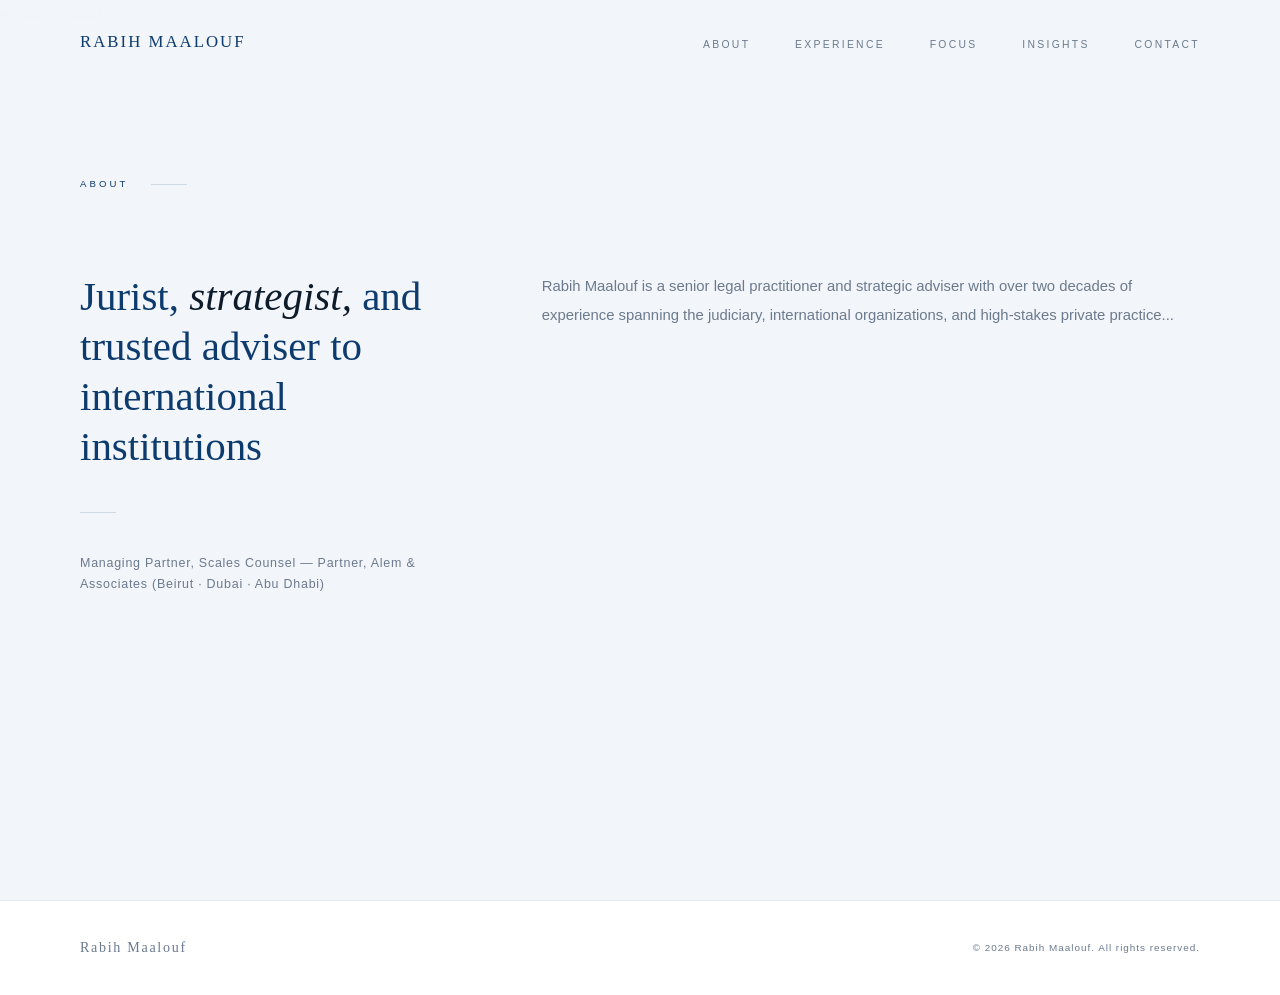
==== about.html @ 8c145954 "Update about.html" ====
<!DOCTYPE html>
<html lang="en">
<head>
  <meta charset="UTF-8">
  <meta name="viewport" content="width=device-width, initial-scale=1.0">
  <title>About — Rabih Maalouf</title>
  <link rel="stylesheet" href="style.css">
</head>
<body>

<nav id="nav">
  <a href="index.html" class="nav-logo">Rabih Maalouf</a>
  <ul class="nav-links">
    <li><a href="about.html">About</a></li>
    <li><a href="experience.html">Experience</a></li>
    <li><a href="focus.html">Focus</a></li>
    <li><a href="insights.html">Insights</a></li>
    <li><a href="contact.html">Contact</a></li>
  </ul>
</nav>

<section class="about">
  <div class="about-bg">
    <img src="https://images.unsplash.com/photo-1589829545856-d10d557cf95f?auto=format&fit=crop&q=80&w=2000" alt="Background">
    <div class="about-bg-overlay"></div>
  </div>

  <div class="about-content">
    <p class="section-label reveal">About</p>
    <div class="about-grid">
      <div class="reveal">
        <h2 class="about-headline">Jurist, <em>strategist,</em> and trusted adviser to international institutions</h2>
        <div class="about-separator"></div>
        <p class="about-sub">Managing Partner, Scales Counsel &mdash; Partner, Alem &amp; Associates (Beirut · Dubai · Abu Dhabi)</p>
      </div>
      <div>
        <div class="about-body">
          <p class="reveal">Rabih Maalouf is a senior legal practitioner and strategic adviser with over two decades of experience spanning the judiciary, international organizations, and high-stakes private practice...</p>
        </div>
      </div>
    </div>
  </div>
</section>

<footer>
  <p class="footer-logo">Rabih Maalouf</p>
  <p class="footer-copy">&copy; 2026 Rabih Maalouf. All rights reserved.</p>
</footer>
<script src="script.js"></script>
</body>
</html>
---- style.css ----
*, *::before, *::after { margin: 0; padding: 0; box-sizing: border-box; }

:root {
  --bg:           #FFFFFF;
  --bg-alt:      #F2F5F9;
  --text:        #0D1B2A;
  --muted:       #6B7A8D;
  --blue:        #0D3B6E;
  --blue-mid:    #1A5299;
  --blue-dim:    rgba(13,59,110,0.15);
  --blue-subtle: rgba(13,59,110,0.04);
  --border:      rgba(13,59,110,0.1);
}

html { scroll-behavior: smooth; }

body {
  background: var(--bg);
  color: var(--text);
  font-family: 'Jost', sans-serif;
  font-weight: 300;
  font-size: 16px;
  line-height: 1.7;
  -webkit-font-smoothing: antialiased;
  overflow-x: hidden;
}

/* ─── NAV ─── */
nav {
  position: fixed; top: 0; left: 0; right: 0;
  z-index: 200;
  display: flex; align-items: center; justify-content: space-between;
  padding: 1.75rem 5rem;
  transition: background 0.5s ease, padding 0.4s ease, border-color 0.5s ease;
  border-bottom: 0.5px solid transparent;
}
nav.scrolled {
  background: rgba(255,255,255,0.96);
  padding: 1.1rem 5rem;
  border-bottom-color: var(--border);
  backdrop-filter: blur(14px);
}
.nav-logo {
  font-family: 'Cormorant Garant', serif;
  font-size: 1.05rem; font-weight: 400;
  letter-spacing: 0.12em; text-transform: uppercase;
  color: var(--blue); text-decoration: none;
}
.nav-links { display: flex; gap: 2.8rem; list-style: none; }
.nav-links a {
  font-size: 0.65rem; letter-spacing: 0.22em; text-transform: uppercase;
  color: var(--muted); text-decoration: none; transition: color 0.3s;
}
.nav-links a:hover { color: var(--blue); }

/* ─── SHARED SECTION ─── */
section { padding: 9rem 5rem; }
.section-label {
  font-size: 0.6rem; letter-spacing: 0.32em; text-transform: uppercase; color: var(--blue);
  display: flex; align-items: center; gap: 1.4rem; margin-bottom: 5rem;
}
.section-label::after { content: ''; height: 0.5px; width: 36px; background: var(--blue-dim); display: block; }

/* ─── ABOUT PAGE (FADED BG) ─── */
.about { 
  position: relative; 
  background: var(--bg-alt); 
  padding-top: 11rem; 
  min-height: 100vh;
  overflow: hidden;
}
.about-bg {
  position: absolute;
  top: 0; left: 0; right: 0; bottom: 0;
  z-index: 0;
  pointer-events: none;
}
.about-bg img {
  width: 100%; height: 100%;
  object-fit: cover; object-position: center;
  opacity: 0.08; 
  filter: grayscale(30%);
}
.about-bg-overlay {
  position: absolute;
  top: 0; left: 0; right: 0; bottom: 0;
  background: linear-gradient(to bottom, var(--bg-alt) 0%, rgba(242,245,249,0.2) 20%, var(--bg-alt) 100%);
}
.about-content { position: relative; z-index: 2; }
.about-grid { display: grid; grid-template-columns: 0.85fr 1.6fr; gap: 7rem; align-items: start; }
.about-headline { font-family: 'Cormorant Garant', serif; font-size: clamp(2rem, 3.2vw, 3rem); font-weight: 300; line-height: 1.22; color: var(--blue); }
.about-headline em { font-style: italic; color: var(--text); }
.about-separator { width: 36px; height: 0.5px; background: var(--blue-dim); margin: 2.5rem 0; }
.about-sub { font-size: 0.78rem; letter-spacing: 0.06em; color: var(--muted); line-height: 1.7; }
.about-body p { font-size: 0.93rem; color: var(--muted); line-height: 1.95; margin-bottom: 1.4rem; }
.about-creds {
  margin-top: 3.5rem; display: grid; grid-template-columns: 1fr 1fr; gap: 0;
  border-top: 0.5px solid var(--border); border-left: 0.5px solid var(--border);
  background: rgba(255, 255, 255, 0.4); backdrop-filter: blur(5px);
}
.cred { padding: 1.4rem 1.6rem; border-right: 0.5px solid var(--border); border-bottom: 0.5px solid var(--border); }
.cred-label { font-size: 0.58rem; letter-spacing: 0.25em; text-transform: uppercase; color: var(--blue); margin-bottom: 0.45rem; }
.cred-value { font-family: 'Cormorant Garant', serif; font-size: 1.05rem; font-weight: 400; color: var(--text); }

/* ─── EXPERIENCE PAGE (GRID LAYOUT) ─── */
.experience-layout {
  display: grid;
  grid-template-columns: 1fr 380px; 
  gap: 6rem;
  align-items: start;
}
.experience-sidebar { position: relative; }
.sidebar-sticky { position: sticky; top: 10rem; }
.sidebar-sticky img {
  width: 100%; height: auto;
  border-radius: 4px;
  filter: grayscale(20%) contrast(1.1);
}
.image-caption { font-size: 0.65rem; letter-spacing: 0.15em; text-transform: uppercase; color: var(--muted); margin-top: 1.5rem; }

/* ─── TIMELINE SHARED ─── */
.timeline-list { position: relative; padding-left: 2rem; }
.timeline-list::before { content: ''; position: absolute; left: 0; top: 0.4rem; bottom: 0; width: 0.5px; background: var(--blue-dim); }
.timeline-item { position: relative; padding: 0 0 3.5rem 2.5rem; }
.timeline-dot { position: absolute; left: -0.3rem; top: 0.4rem; width: 7px; height: 7px; border-radius: 50%; background: var(--blue); }
.timeline-period { font-size: 0.6rem; letter-spacing: 0.2em; text-transform: uppercase; color: var(--blue); margin-bottom: 0.5rem; }
.timeline-org { font-family: 'Cormorant Garant', serif; font-size: 1.3rem; font-weight: 400; color: var(--text); margin-bottom: 0.2rem; }
.timeline-role { font-size: 0.78rem; color: var(--muted); letter-spacing: 0.06em; margin-bottom: 0.9rem; }
.timeline-desc { font-size: 0.85rem; color: var(--muted); line-height: 1.85; }

/* ─── FOOTER ─── */
footer { padding: 2.2rem 5rem; border-top: 0.5px solid var(--border); display: flex; justify-content: space-between; align-items: center; }
.footer-logo { font-family: 'Cormorant Garant', serif; font-size: 0.88rem; letter-spacing: 0.12em; color: var(--muted); }
.footer-copy { font-size: 0.62rem; letter-spacing: 0.1em; color: var(--muted); }

/* ─── ANIMATIONS & RESPONSIVE ─── */
@keyframes fadeUp { from { opacity: 0; transform: translateY(26px); } to { opacity: 1; transform: translateY(0); } }
.reveal { opacity: 0; transform: translateY(28px); transition: opacity 0.9s ease, transform 0.9s ease; }
.reveal.visible { opacity: 1; transform: translateY(0); }

@media (max-width: 1100px) {
  nav, section { padding-left: 3rem; padding-right: 3rem; }
  .experience-layout { grid-template-columns: 1fr; }
  .sidebar-sticky { position: relative; top: 0; margin-top: 4rem; }
}
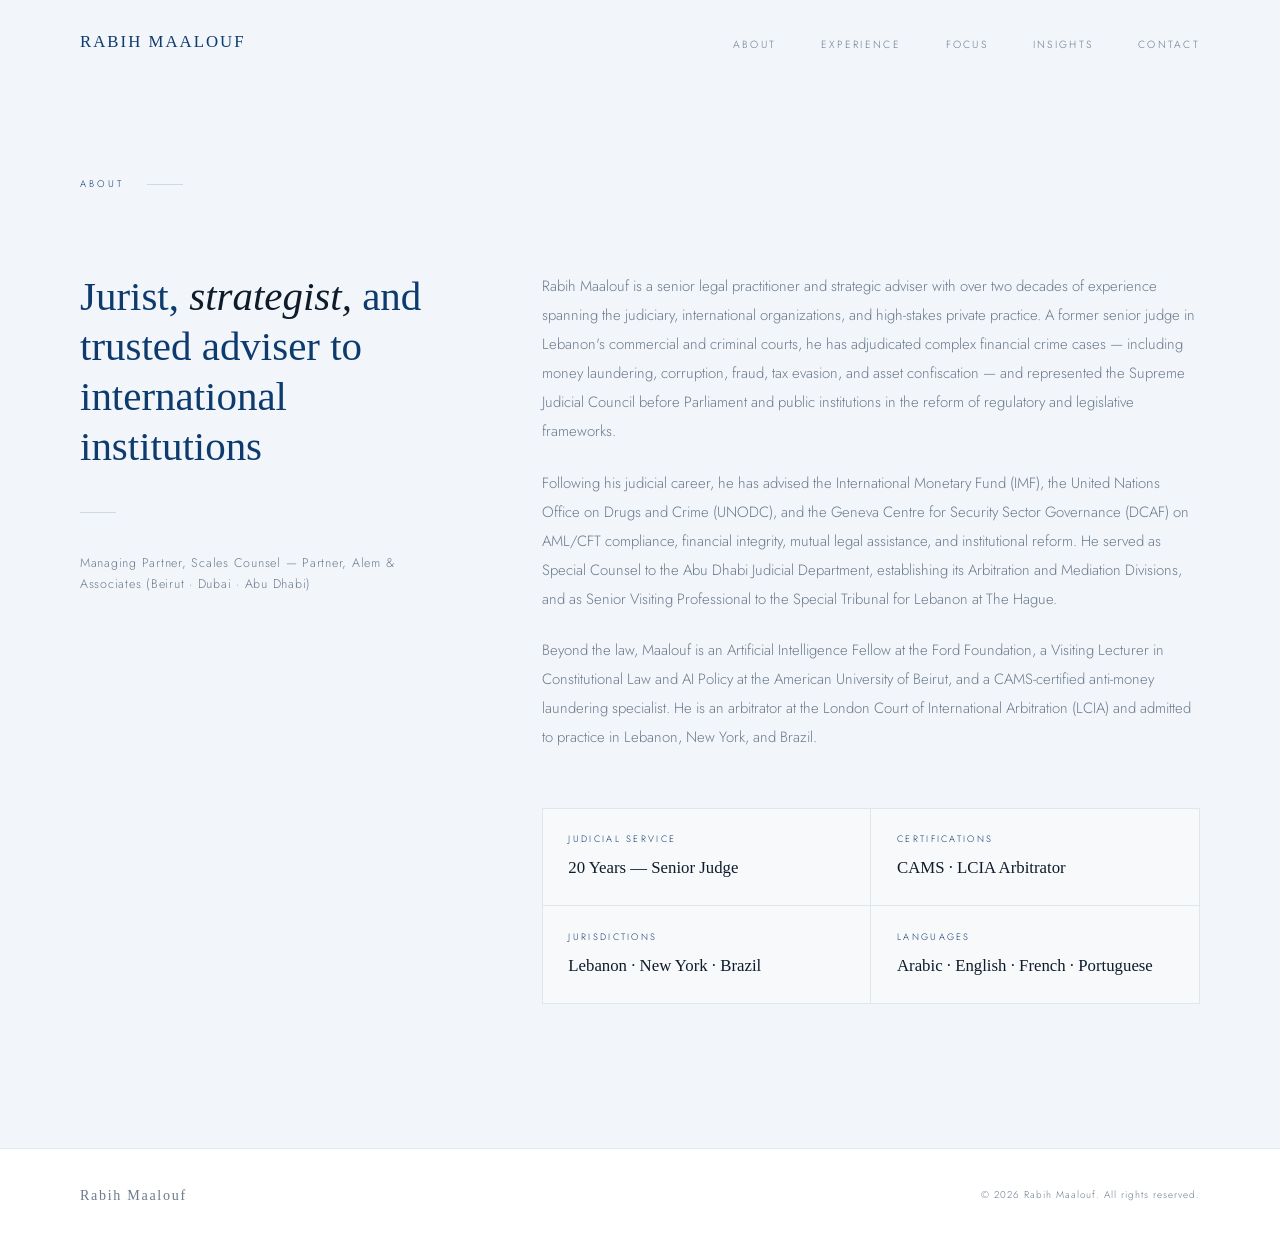
==== commit 998930a7: "Update about.html" ====
--- a/about.html
+++ b/about.html
@@ -4,10 +4,14 @@
   <meta charset="UTF-8">
   <meta name="viewport" content="width=device-width, initial-scale=1.0">
   <title>About — Rabih Maalouf</title>
+  <link rel="preconnect" href="https://fonts.googleapis.com">
+  <link rel="preconnect" href="https://fonts.gstatic.com" crossorigin>
+  <link href="https://fonts.googleapis.com/css2?family=Cormorant+Garant:ital,wght@0,300;0,400;0,500;1,300;1,400;1,500&family=Jost:wght@300;400;500&display=swap" rel="stylesheet">
   <link rel="stylesheet" href="style.css">
 </head>
 <body>
 
+<!-- ── NAV ── -->
 <nav id="nav">
   <a href="index.html" class="nav-logo">Rabih Maalouf</a>
   <ul class="nav-links">
@@ -19,12 +23,15 @@
   </ul>
 </nav>
 
+<!-- ── ABOUT ── -->
 <section class="about">
+  <!-- Faded Background Image Layer -->
   <div class="about-bg">
-    <img src="https://images.unsplash.com/photo-1589829545856-d10d557cf95f?auto=format&fit=crop&q=80&w=2000" alt="Background">
+    <img src="https://images.unsplash.com/photo-1589829545856-d10d557cf95f?auto=format&fit=crop&q=80&w=2000" alt="Scales of Justice Background">
     <div class="about-bg-overlay"></div>
   </div>
 
+  <!-- Content Layer (Sits on top of the image) -->
   <div class="about-content">
     <p class="section-label reveal">About</p>
     <div class="about-grid">
@@ -35,17 +42,39 @@
       </div>
       <div>
         <div class="about-body">
-          <p class="reveal">Rabih Maalouf is a senior legal practitioner and strategic adviser with over two decades of experience spanning the judiciary, international organizations, and high-stakes private practice...</p>
+          <p class="reveal delay-1">Rabih Maalouf is a senior legal practitioner and strategic adviser with over two decades of experience spanning the judiciary, international organizations, and high-stakes private practice. A former senior judge in Lebanon's commercial and criminal courts, he has adjudicated complex financial crime cases — including money laundering, corruption, fraud, tax evasion, and asset confiscation — and represented the Supreme Judicial Council before Parliament and public institutions in the reform of regulatory and legislative frameworks.</p>
+          <p class="reveal delay-2">Following his judicial career, he has advised the International Monetary Fund (IMF), the United Nations Office on Drugs and Crime (UNODC), and the Geneva Centre for Security Sector Governance (DCAF) on AML/CFT compliance, financial integrity, mutual legal assistance, and institutional reform. He served as Special Counsel to the Abu Dhabi Judicial Department, establishing its Arbitration and Mediation Divisions, and as Senior Visiting Professional to the Special Tribunal for Lebanon at The Hague.</p>
+          <p class="reveal delay-3">Beyond the law, Maalouf is an Artificial Intelligence Fellow at the Ford Foundation, a Visiting Lecturer in Constitutional Law and AI Policy at the American University of Beirut, and a CAMS-certified anti-money laundering specialist. He is an arbitrator at the London Court of International Arbitration (LCIA) and admitted to practice in Lebanon, New York, and Brazil.</p>
+        </div>
+        <div class="about-creds">
+          <div class="cred reveal delay-1">
+            <p class="cred-label">Judicial Service</p>
+            <p class="cred-value">20 Years — Senior Judge</p>
+          </div>
+          <div class="cred reveal delay-2">
+            <p class="cred-label">Certifications</p>
+            <p class="cred-value">CAMS · LCIA Arbitrator</p>
+          </div>
+          <div class="cred reveal delay-3">
+            <p class="cred-label">Jurisdictions</p>
+            <p class="cred-value">Lebanon · New York · Brazil</p>
+          </div>
+          <div class="cred reveal delay-4">
+            <p class="cred-label">Languages</p>
+            <p class="cred-value">Arabic · English · French · Portuguese</p>
+          </div>
         </div>
       </div>
     </div>
   </div>
 </section>
 
+<!-- ── FOOTER ── -->
 <footer>
   <p class="footer-logo">Rabih Maalouf</p>
   <p class="footer-copy">&copy; 2026 Rabih Maalouf. All rights reserved.</p>
 </footer>
+
 <script src="script.js"></script>
 </body>
 </html>
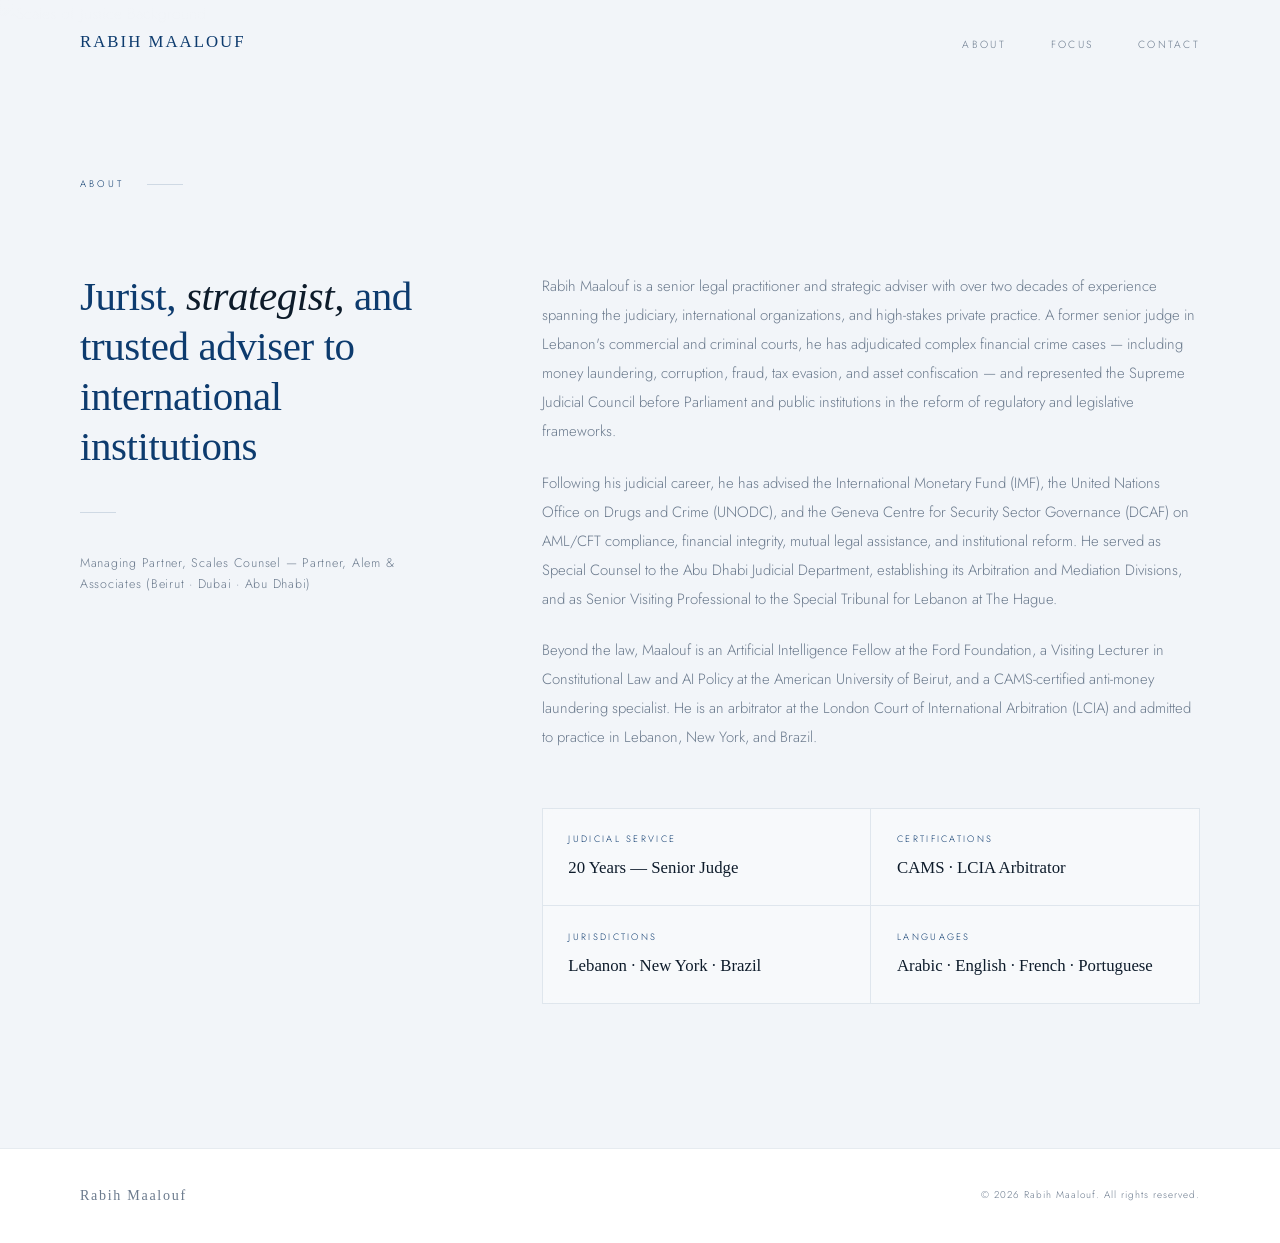
==== commit fcd8f8d7: "Update about.html" ====
--- a/about.html
+++ b/about.html
@@ -16,9 +16,7 @@
   <a href="index.html" class="nav-logo">Rabih Maalouf</a>
   <ul class="nav-links">
     <li><a href="about.html">About</a></li>
-    <li><a href="experience.html">Experience</a></li>
     <li><a href="focus.html">Focus</a></li>
-    <li><a href="insights.html">Insights</a></li>
     <li><a href="contact.html">Contact</a></li>
   </ul>
 </nav>
--- a/style.css
+++ b/style.css
@@ -53,7 +53,85 @@
 }
 .nav-links a:hover { color: var(--blue); }
 
-/* ─── SHARED SECTION ─── */
+/* ─── HERO ─── */
+.hero {
+  min-height: 100vh;
+  display: flex; flex-direction: column; justify-content: center;
+  padding: 0 5rem;
+  position: relative; overflow: hidden;
+  background: var(--bg);
+}
+.hero-glow {
+  position: absolute; top: 0; left: 0; right: 0; bottom: 0;
+  background:
+    radial-gradient(ellipse 55% 70% at 80% 50%, rgba(13,59,110,0.06) 0%, transparent 65%),
+    radial-gradient(ellipse 35% 45% at 10% 80%, rgba(13,59,110,0.04) 0%, transparent 60%);
+  pointer-events: none;
+}
+.hero-content { position: relative; max-width: 860px; }
+
+.hero-eyebrow {
+  font-size: 0.62rem; letter-spacing: 0.32em; text-transform: uppercase;
+  color: var(--blue); margin-bottom: 2.2rem;
+  opacity: 0; animation: fadeUp 1s 0.15s ease forwards;
+}
+.hero-name {
+  font-family: 'Cormorant Garant', serif;
+  font-size: clamp(4.5rem, 8.5vw, 8rem);
+  font-weight: 300; line-height: 0.93; letter-spacing: -0.025em;
+  margin-bottom: 2.8rem;
+  color: var(--blue);
+  opacity: 0; animation: fadeUp 1s 0.35s ease forwards;
+}
+.hero-name span { display: block; }
+.hero-name em { font-style: italic; color: var(--text); }
+
+.hero-divider {
+  display: flex; align-items: center; gap: 1.2rem; margin-bottom: 2.2rem;
+  opacity: 0; animation: fadeUp 1s 0.55s ease forwards;
+}
+.hero-divider::before { content: ''; display: block; width: 56px; height: 0.5px; background: var(--blue); }
+.hero-divider-text { font-size: 0.62rem; letter-spacing: 0.22em; text-transform: uppercase; color: var(--muted); }
+
+.hero-tagline {
+  font-size: 1.0rem; font-weight: 300; color: var(--muted);
+  line-height: 1.9; max-width: 500px; letter-spacing: 0.02em;
+  opacity: 0; animation: fadeUp 1s 0.75s ease forwards;
+}
+
+.hero-cta {
+  margin-top: 3.5rem;
+  display: flex; gap: 2rem; align-items: center;
+  opacity: 0; animation: fadeUp 1s 0.95s ease forwards;
+}
+.btn-primary {
+  font-size: 0.65rem; letter-spacing: 0.22em; text-transform: uppercase;
+  color: #FFFFFF; background: var(--blue);
+  border: 0.5px solid var(--blue);
+  padding: 0.85rem 2.2rem; text-decoration: none;
+  transition: background 0.3s, color 0.3s;
+}
+.btn-primary:hover { background: transparent; color: var(--blue); }
+.btn-secondary {
+  font-size: 0.65rem; letter-spacing: 0.22em; text-transform: uppercase;
+  color: var(--muted); text-decoration: none;
+  border-bottom: 0.5px solid var(--muted);
+  padding-bottom: 2px; transition: color 0.3s, border-color 0.3s;
+}
+.btn-secondary:hover { color: var(--blue); border-color: var(--blue); }
+
+.hero-scroll-indicator {
+  position: absolute; bottom: 2.8rem; right: 5rem;
+  writing-mode: vertical-lr; letter-spacing: 0.2em;
+  font-size: 0.6rem; text-transform: uppercase; color: var(--muted);
+  display: flex; align-items: center; gap: 1rem;
+  opacity: 0; animation: fadeUp 1s 1.3s ease forwards;
+}
+.hero-scroll-indicator::after {
+  content: ''; display: block; width: 0.5px; height: 50px; background: var(--muted);
+}
+
+/* ─── SECTION SHARED ─── */
 section { padding: 9rem 5rem; }
 .section-label {
   font-size: 0.6rem; letter-spacing: 0.32em; text-transform: uppercase; color: var(--blue);
@@ -61,14 +139,16 @@
 }
 .section-label::after { content: ''; height: 0.5px; width: 36px; background: var(--blue-dim); display: block; }
 
-/* ─── ABOUT PAGE (FADED BG) ─── */
+/* ─── ABOUT ─── */
 .about { 
   position: relative; 
   background: var(--bg-alt); 
-  padding-top: 11rem; 
+  padding-top: 11rem; /* Added space so text starts below the fixed navigation */
   min-height: 100vh;
   overflow: hidden;
 }
+
+/* New faded background styling */
 .about-bg {
   position: absolute;
   top: 0; left: 0; right: 0; bottom: 0;
@@ -76,70 +156,240 @@
   pointer-events: none;
 }
 .about-bg img {
-  width: 100%; height: 100%;
-  object-fit: cover; object-position: center;
-  opacity: 0.08; 
-  filter: grayscale(30%);
+  width: 100%;
+  height: 100%;
+  object-fit: cover;
+  object-position: center;
+  opacity: 0.08; /* Extremely subtle fade so the text is fully legible */
+  filter: grayscale(30%); /* Softens the colors slightly */
 }
 .about-bg-overlay {
   position: absolute;
   top: 0; left: 0; right: 0; bottom: 0;
   background: linear-gradient(to bottom, var(--bg-alt) 0%, rgba(242,245,249,0.2) 20%, var(--bg-alt) 100%);
 }
-.about-content { position: relative; z-index: 2; }
+
+.about-content {
+  position: relative;
+  z-index: 2; /* Forces all text and content above the background image */
+}
+
 .about-grid { display: grid; grid-template-columns: 0.85fr 1.6fr; gap: 7rem; align-items: start; }
-.about-headline { font-family: 'Cormorant Garant', serif; font-size: clamp(2rem, 3.2vw, 3rem); font-weight: 300; line-height: 1.22; color: var(--blue); }
+
+.about-headline {
+  font-family: 'Cormorant Garant', serif;
+  font-size: clamp(2rem, 3.2vw, 3rem);
+  font-weight: 300; line-height: 1.22; letter-spacing: -0.01em; color: var(--blue);
+}
 .about-headline em { font-style: italic; color: var(--text); }
 .about-separator { width: 36px; height: 0.5px; background: var(--blue-dim); margin: 2.5rem 0; }
 .about-sub { font-size: 0.78rem; letter-spacing: 0.06em; color: var(--muted); line-height: 1.7; }
+
 .about-body p { font-size: 0.93rem; color: var(--muted); line-height: 1.95; margin-bottom: 1.4rem; }
+.about-body p:last-of-type { margin-bottom: 0; }
+
 .about-creds {
-  margin-top: 3.5rem; display: grid; grid-template-columns: 1fr 1fr; gap: 0;
+  margin-top: 3.5rem;
+  display: grid; grid-template-columns: 1fr 1fr; gap: 0;
   border-top: 0.5px solid var(--border); border-left: 0.5px solid var(--border);
-  background: rgba(255, 255, 255, 0.4); backdrop-filter: blur(5px);
+  background: rgba(255, 255, 255, 0.4); /* Adds a very subtle blur/solidness behind credentials to enhance reading */
+  backdrop-filter: blur(5px);
 }
 .cred { padding: 1.4rem 1.6rem; border-right: 0.5px solid var(--border); border-bottom: 0.5px solid var(--border); }
 .cred-label { font-size: 0.58rem; letter-spacing: 0.25em; text-transform: uppercase; color: var(--blue); margin-bottom: 0.45rem; }
 .cred-value { font-family: 'Cormorant Garant', serif; font-size: 1.05rem; font-weight: 400; color: var(--text); }
 
-/* ─── EXPERIENCE PAGE (GRID LAYOUT) ─── */
-.experience-layout {
-  display: grid;
-  grid-template-columns: 1fr 380px; 
-  gap: 6rem;
-  align-items: start;
-}
-.experience-sidebar { position: relative; }
-.sidebar-sticky { position: sticky; top: 10rem; }
-.sidebar-sticky img {
-  width: 100%; height: auto;
-  border-radius: 4px;
-  filter: grayscale(20%) contrast(1.1);
-}
-.image-caption { font-size: 0.65rem; letter-spacing: 0.15em; text-transform: uppercase; color: var(--muted); margin-top: 1.5rem; }
-
-/* ─── TIMELINE SHARED ─── */
+/* ─── TIMELINE ─── */
+.timeline { background: var(--bg); }
 .timeline-list { position: relative; padding-left: 2rem; }
-.timeline-list::before { content: ''; position: absolute; left: 0; top: 0.4rem; bottom: 0; width: 0.5px; background: var(--blue-dim); }
-.timeline-item { position: relative; padding: 0 0 3.5rem 2.5rem; }
-.timeline-dot { position: absolute; left: -0.3rem; top: 0.4rem; width: 7px; height: 7px; border-radius: 50%; background: var(--blue); }
-.timeline-period { font-size: 0.6rem; letter-spacing: 0.2em; text-transform: uppercase; color: var(--blue); margin-bottom: 0.5rem; }
-.timeline-org { font-family: 'Cormorant Garant', serif; font-size: 1.3rem; font-weight: 400; color: var(--text); margin-bottom: 0.2rem; }
-.timeline-role { font-size: 0.78rem; color: var(--muted); letter-spacing: 0.06em; margin-bottom: 0.9rem; }
-.timeline-desc { font-size: 0.85rem; color: var(--muted); line-height: 1.85; }
+.timeline-list::before {
+  content: ''; position: absolute; left: 0; top: 0.4rem; bottom: 0;
+  width: 0.5px; background: var(--blue-dim);
+}
+.timeline-item {
+  position: relative; padding: 0 0 3.5rem 2.5rem;
+}
+.timeline-item:last-child { padding-bottom: 0; }
+.timeline-dot {
+  position: absolute; left: -0.3rem; top: 0.4rem;
+  width: 7px; height: 7px; border-radius: 50%;
+  background: var(--blue); border: 0.5px solid var(--bg);
+  outline: 0.5px solid var(--blue-dim);
+}
+.timeline-period {
+  font-size: 0.6rem; letter-spacing: 0.2em; text-transform: uppercase;
+  color: var(--blue); margin-bottom: 0.5rem;
+}
+.timeline-org {
+  font-family: 'Cormorant Garant', serif; font-size: 1.3rem;
+  font-weight: 400; color: var(--text); margin-bottom: 0.2rem;
+}
+.timeline-role {
+  font-size: 0.78rem; color: var(--muted); letter-spacing: 0.06em;
+  margin-bottom: 0.9rem;
+}
+.timeline-desc { font-size: 0.85rem; color: var(--muted); line-height: 1.85; max-width: 620px; }
+
+/* ─── FOCUS ─── */
+.focus { background: var(--bg-alt); }
+.focus-intro { display: grid; grid-template-columns: 1fr 1fr; gap: 4rem; align-items: end; margin-bottom: 5rem; }
+.focus-intro-headline {
+  font-family: 'Cormorant Garant', serif;
+  font-size: clamp(1.8rem, 2.5vw, 2.4rem); font-weight: 300; line-height: 1.25; color: var(--blue);
+}
+.focus-intro-headline em { font-style: italic; color: var(--text); }
+.focus-intro-text { font-size: 0.88rem; color: var(--muted); line-height: 1.85; }
+
+.focus-grid { display: grid; grid-template-columns: repeat(4, 1fr); border: 0.5px solid var(--border); }
+.focus-card {
+  padding: 3rem 2.2rem 2.8rem;
+  border-right: 0.5px solid var(--border);
+  position: relative; overflow: hidden; transition: background 0.45s ease;
+}
+.focus-card:last-child { border-right: none; }
+.focus-card:hover { background: var(--blue-subtle); }
+.focus-top-bar { position: absolute; top: 0; left: 0; height: 2px; width: 0; background: var(--blue); transition: width 0.55s ease; }
+.focus-card:hover .focus-top-bar { width: 100%; }
+.focus-num { font-family: 'Cormorant Garant', serif; font-weight: 400; font-size: 0.78rem; color: var(--blue); letter-spacing: 0.12em; display: block; margin-bottom: 2.2rem; }
+.focus-title { font-family: 'Cormorant Garant', serif; font-weight: 400; font-size: 1.4rem; line-height: 1.3; margin-bottom: 1.4rem; color: var(--text); }
+.focus-desc { font-size: 0.8rem; color: var(--muted); line-height: 1.9; }
+
+/* ─── PUBLICATIONS ─── */
+.publications { background: var(--bg); }
+.pub-item {
+  display: grid; grid-template-columns: 110px 1fr 28px;
+  gap: 2.5rem; align-items: start;
+  padding: 2.2rem 0; border-bottom: 0.5px solid var(--border);
+  transition: padding 0.25s;
+}
+.pub-item:first-child { border-top: 0.5px solid var(--border); }
+.pub-item:hover { background: var(--blue-subtle); padding-left: 0.8rem; padding-right: 0.8rem; }
+.pub-year { font-size: 0.68rem; letter-spacing: 0.12em; color: var(--muted); padding-top: 0.3rem; }
+.pub-tag { display: inline-block; font-size: 0.58rem; letter-spacing: 0.22em; text-transform: uppercase; color: var(--blue); border: 0.5px solid var(--blue-dim); padding: 0.18rem 0.7rem; margin-bottom: 0.7rem; }
+.pub-title { font-family: 'Cormorant Garant', serif; font-weight: 400; font-size: 1.2rem; line-height: 1.35; margin-bottom: 0.5rem; color: var(--text); }
+.pub-excerpt { font-size: 0.8rem; color: var(--muted); line-height: 1.75; }
+.pub-arrow { font-size: 1.1rem; color: var(--muted); padding-top: 0.25rem; transition: color 0.3s, transform 0.3s; }
+.pub-item:hover .pub-arrow { color: var(--blue); transform: translateX(5px); }
+
+/* ─── CREDENTIALS STRIP ─── */
+.cred-strip { background: var(--blue); padding: 4rem 5rem; }
+.cred-strip-inner { display: grid; grid-template-columns: repeat(4, 1fr); gap: 0; border-left: 0.5px solid rgba(255,255,255,0.15); }
+.cred-strip-item { padding: 0 2.5rem; border-right: 0.5px solid rgba(255,255,255,0.15); }
+.cred-strip-label { font-size: 0.58rem; letter-spacing: 0.25em; text-transform: uppercase; color: rgba(255,255,255,0.5); margin-bottom: 0.7rem; }
+.cred-strip-value { font-family: 'Cormorant Garant', serif; font-size: 1.05rem; color: #FFFFFF; line-height: 1.5; }
+
+/* ─── CONTACT ─── */
+.contact { background: var(--bg-alt); }
+.contact-grid { display: grid; grid-template-columns: 1fr 1fr; gap: 7rem; align-items: start; }
+.contact-headline { font-family: 'Cormorant Garant', serif; font-size: clamp(2.8rem, 4.5vw, 4.5rem); font-weight: 300; line-height: 1.05; letter-spacing: -0.02em; color: var(--blue); }
+.contact-headline em { font-style: italic; color: var(--text); }
+.contact-sub { margin-top: 2rem; font-size: 0.88rem; color: var(--muted); line-height: 1.9; max-width: 360px; }
+
+.contact-row { padding: 1.6rem 0; border-bottom: 0.5px solid var(--border); }
+.contact-row:first-child { border-top: 0.5px solid var(--border); }
+.contact-row-label { font-size: 0.58rem; letter-spacing: 0.28em; text-transform: uppercase; color: var(--blue); margin-bottom: 0.5rem; }
+.contact-row-value { font-family: 'Cormorant Garant', serif; font-size: 1.1rem; color: var(--text); text-decoration: none; transition: color 0.3s; }
+a.contact-row-value:hover { color: var(--blue); }
+
+/* ─── INQUIRY FORM ─── */
+.inquiry-form {
+  display: flex;
+  flex-direction: column;
+  gap: 1.8rem;
+  background: var(--bg);
+  padding: 3rem;
+  border: 0.5px solid var(--border);
+}
+.form-group {
+  display: flex;
+  flex-direction: column;
+  gap: 0.5rem;
+}
+.form-group label {
+  font-family: 'Jost', sans-serif;
+  font-size: 0.6rem;
+  letter-spacing: 0.22em;
+  text-transform: uppercase;
+  color: var(--blue);
+}
+.form-group input,
+.form-group textarea {
+  background: var(--bg-alt);
+  border: 0.5px solid transparent;
+  padding: 1rem;
+  color: var(--text);
+  font-family: 'Jost', sans-serif;
+  font-size: 0.9rem;
+  font-weight: 300;
+  transition: border-color 0.3s ease, background 0.3s ease;
+}
+.form-group input:focus,
+.form-group textarea:focus {
+  outline: none;
+  border-color: var(--blue);
+  background: var(--bg);
+}
+.form-group input::placeholder,
+.form-group textarea::placeholder {
+  color: var(--muted);
+  opacity: 0.5;
+}
+.inquiry-form button[type="submit"] {
+  border: none;
+  cursor: pointer;
+  font-family: 'Jost', sans-serif;
+}
 
 /* ─── FOOTER ─── */
 footer { padding: 2.2rem 5rem; border-top: 0.5px solid var(--border); display: flex; justify-content: space-between; align-items: center; }
 .footer-logo { font-family: 'Cormorant Garant', serif; font-size: 0.88rem; letter-spacing: 0.12em; color: var(--muted); }
 .footer-copy { font-size: 0.62rem; letter-spacing: 0.1em; color: var(--muted); }
 
-/* ─── ANIMATIONS & RESPONSIVE ─── */
-@keyframes fadeUp { from { opacity: 0; transform: translateY(26px); } to { opacity: 1; transform: translateY(0); } }
+/* ─── ANIMATIONS ─── */
+@keyframes fadeUp {
+  from { opacity: 0; transform: translateY(26px); }
+  to   { opacity: 1; transform: translateY(0); }
+}
 .reveal { opacity: 0; transform: translateY(28px); transition: opacity 0.9s ease, transform 0.9s ease; }
 .reveal.visible { opacity: 1; transform: translateY(0); }
-
+.delay-1 { transition-delay: 0.1s; }
+.delay-2 { transition-delay: 0.2s; }
+.delay-3 { transition-delay: 0.3s; }
+.delay-4 { transition-delay: 0.4s; }
+
+/* ─── RESPONSIVE ─── */
 @media (max-width: 1100px) {
   nav, section { padding-left: 3rem; padding-right: 3rem; }
-  .experience-layout { grid-template-columns: 1fr; }
-  .sidebar-sticky { position: relative; top: 0; margin-top: 4rem; }
-}
+  nav.scrolled { padding-left: 3rem; padding-right: 3rem; }
+  .hero { padding-left: 3rem; padding-right: 3rem; }
+  .hero-scroll-indicator { right: 3rem; }
+  .cred-strip { padding-left: 3rem; padding-right: 3rem; }
+  .focus-grid { grid-template-columns: 1fr 1fr; }
+  .focus-card { border-bottom: 0.5px solid var(--border); }
+  .focus-card:nth-child(2) { border-right: none; }
+  .focus-card:nth-child(3) { border-bottom: none; }
+  .focus-card:nth-child(4) { border-right: none; border-bottom: none; }
+  .about-grid, .contact-grid, .focus-intro { grid-template-columns: 1fr; gap: 3rem; }
+  .cred-strip-inner { grid-template-columns: 1fr 1fr; gap: 2rem 0; }
+  .cred-strip-item:nth-child(2) { border-right: none; }
+  .cred-strip-item:nth-child(3) { border-top: 0.5px solid rgba(255,255,255,0.15); }
+  .cred-strip-item:nth-child(4) { border-right: none; border-top: 0.5px solid rgba(255,255,255,0.15); }
+}
+@media (max-width: 768px) {
+  nav { padding: 1.2rem 1.5rem; }
+  nav.scrolled { padding: 0.9rem 1.5rem; }
+  .nav-links { gap: 1.6rem; }
+  .hero, section, .cred-strip { padding: 5.5rem 1.5rem; }
+  .about { padding-top: 8rem; } /* Pushes text below nav on mobile */
+  .hero-scroll-indicator { display: none; }
+  .focus-grid { grid-template-columns: 1fr; }
+  .focus-card { border-right: none; border-bottom: 0.5px solid var(--border); }
+  .focus-card:last-child { border-bottom: none; }
+  .pub-item { grid-template-columns: 1fr 28px; }
+  .pub-year { display: none; }
+  .cred-strip-inner { grid-template-columns: 1fr; }
+  .cred-strip-item { border-right: none !important; border-top: 0.5px solid rgba(255,255,255,0.15); padding: 1.5rem 0; }
+  .cred-strip-item:first-child { border-top: none; }
+  .inquiry-form { padding: 2rem 1.5rem; } 
+  footer { flex-direction: column; gap: 0.8rem; text-align: center; padding: 2rem 1.5rem; }
+}
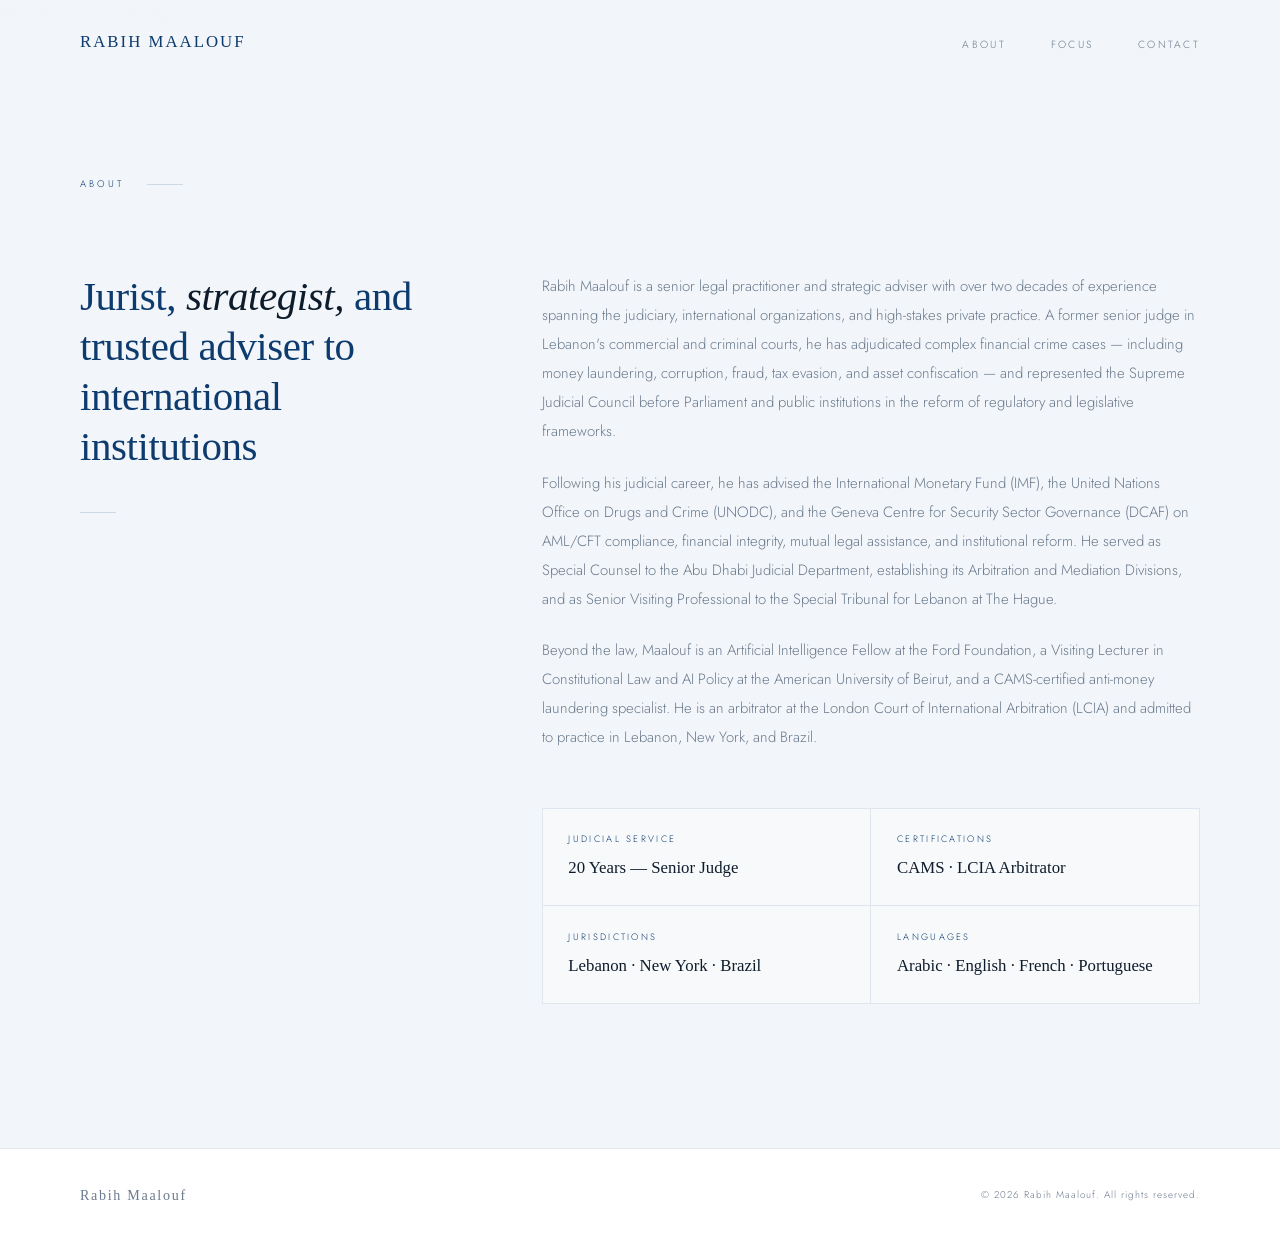
==== commit 7fcebf4f: "Update about.html" ====
--- a/about.html
+++ b/about.html
@@ -36,7 +36,7 @@
       <div class="reveal">
         <h2 class="about-headline">Jurist, <em>strategist,</em> and trusted adviser to international institutions</h2>
         <div class="about-separator"></div>
-        <p class="about-sub">Managing Partner, Scales Counsel &mdash; Partner, Alem &amp; Associates (Beirut · Dubai · Abu Dhabi)</p>
+        <p class="about-sub"></p>
       </div>
       <div>
         <div class="about-body">
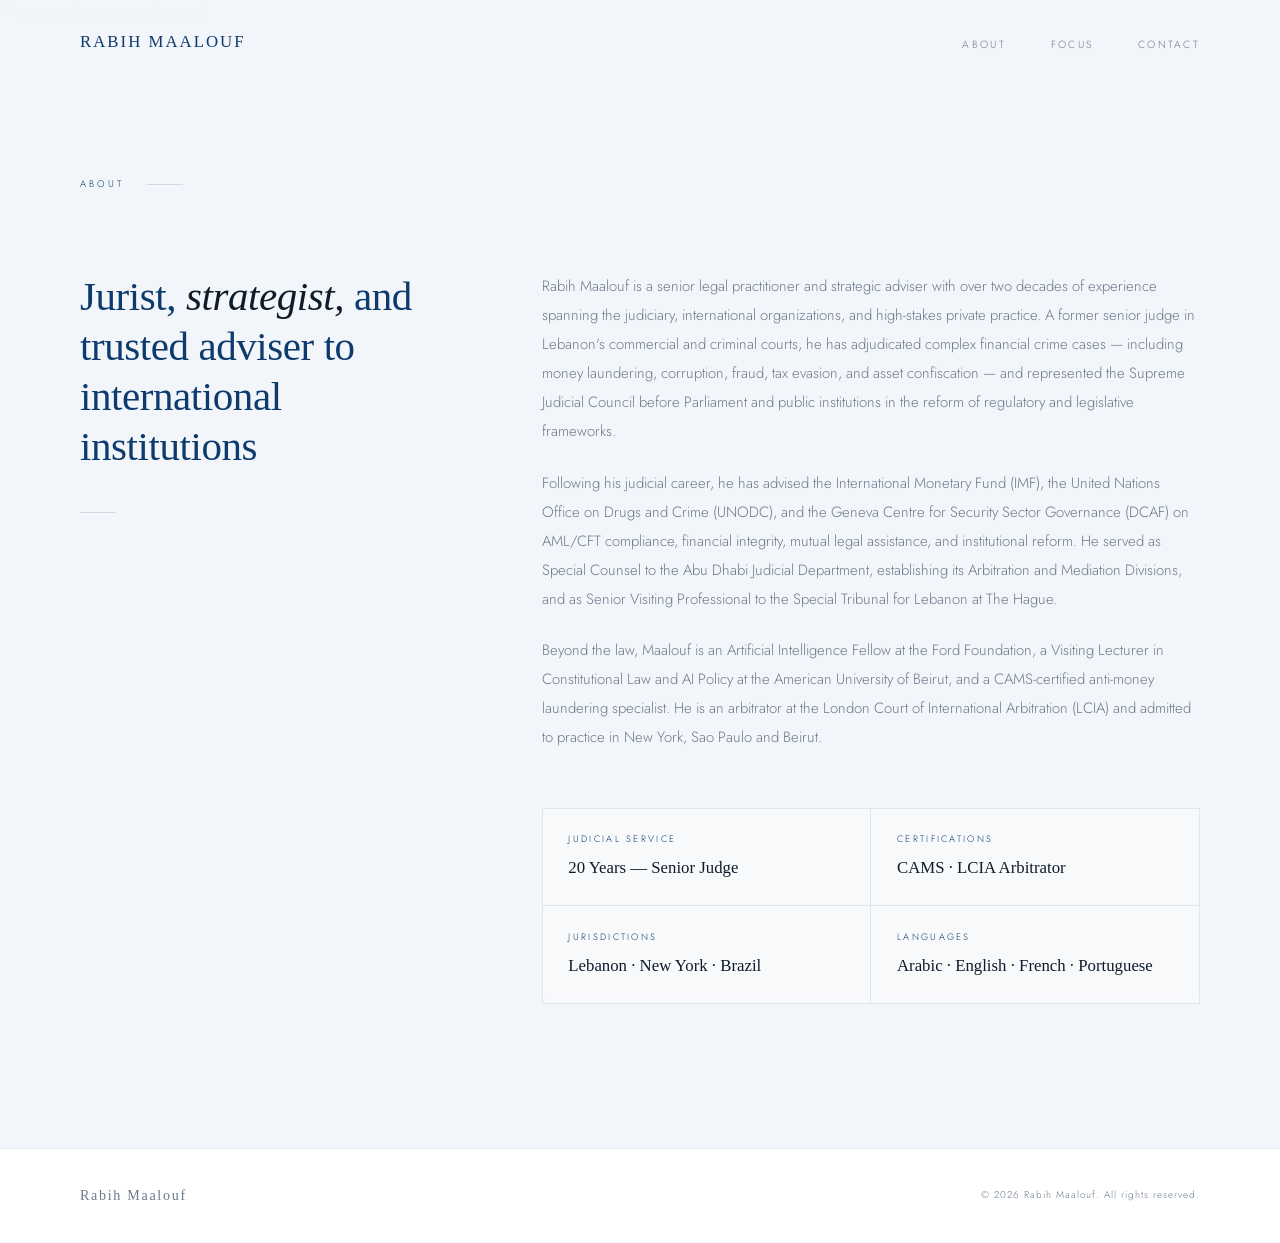
==== commit 435af4b7: "Update about.html" ====
--- a/about.html
+++ b/about.html
@@ -42,7 +42,7 @@
         <div class="about-body">
           <p class="reveal delay-1">Rabih Maalouf is a senior legal practitioner and strategic adviser with over two decades of experience spanning the judiciary, international organizations, and high-stakes private practice. A former senior judge in Lebanon's commercial and criminal courts, he has adjudicated complex financial crime cases — including money laundering, corruption, fraud, tax evasion, and asset confiscation — and represented the Supreme Judicial Council before Parliament and public institutions in the reform of regulatory and legislative frameworks.</p>
           <p class="reveal delay-2">Following his judicial career, he has advised the International Monetary Fund (IMF), the United Nations Office on Drugs and Crime (UNODC), and the Geneva Centre for Security Sector Governance (DCAF) on AML/CFT compliance, financial integrity, mutual legal assistance, and institutional reform. He served as Special Counsel to the Abu Dhabi Judicial Department, establishing its Arbitration and Mediation Divisions, and as Senior Visiting Professional to the Special Tribunal for Lebanon at The Hague.</p>
-          <p class="reveal delay-3">Beyond the law, Maalouf is an Artificial Intelligence Fellow at the Ford Foundation, a Visiting Lecturer in Constitutional Law and AI Policy at the American University of Beirut, and a CAMS-certified anti-money laundering specialist. He is an arbitrator at the London Court of International Arbitration (LCIA) and admitted to practice in Lebanon, New York, and Brazil.</p>
+          <p class="reveal delay-3">Beyond the law, Maalouf is an Artificial Intelligence Fellow at the Ford Foundation, a Visiting Lecturer in Constitutional Law and AI Policy at the American University of Beirut, and a CAMS-certified anti-money laundering specialist. He is an arbitrator at the London Court of International Arbitration (LCIA) and admitted to practice in New York, Sao Paulo and Beirut.</p>
         </div>
         <div class="about-creds">
           <div class="cred reveal delay-1">
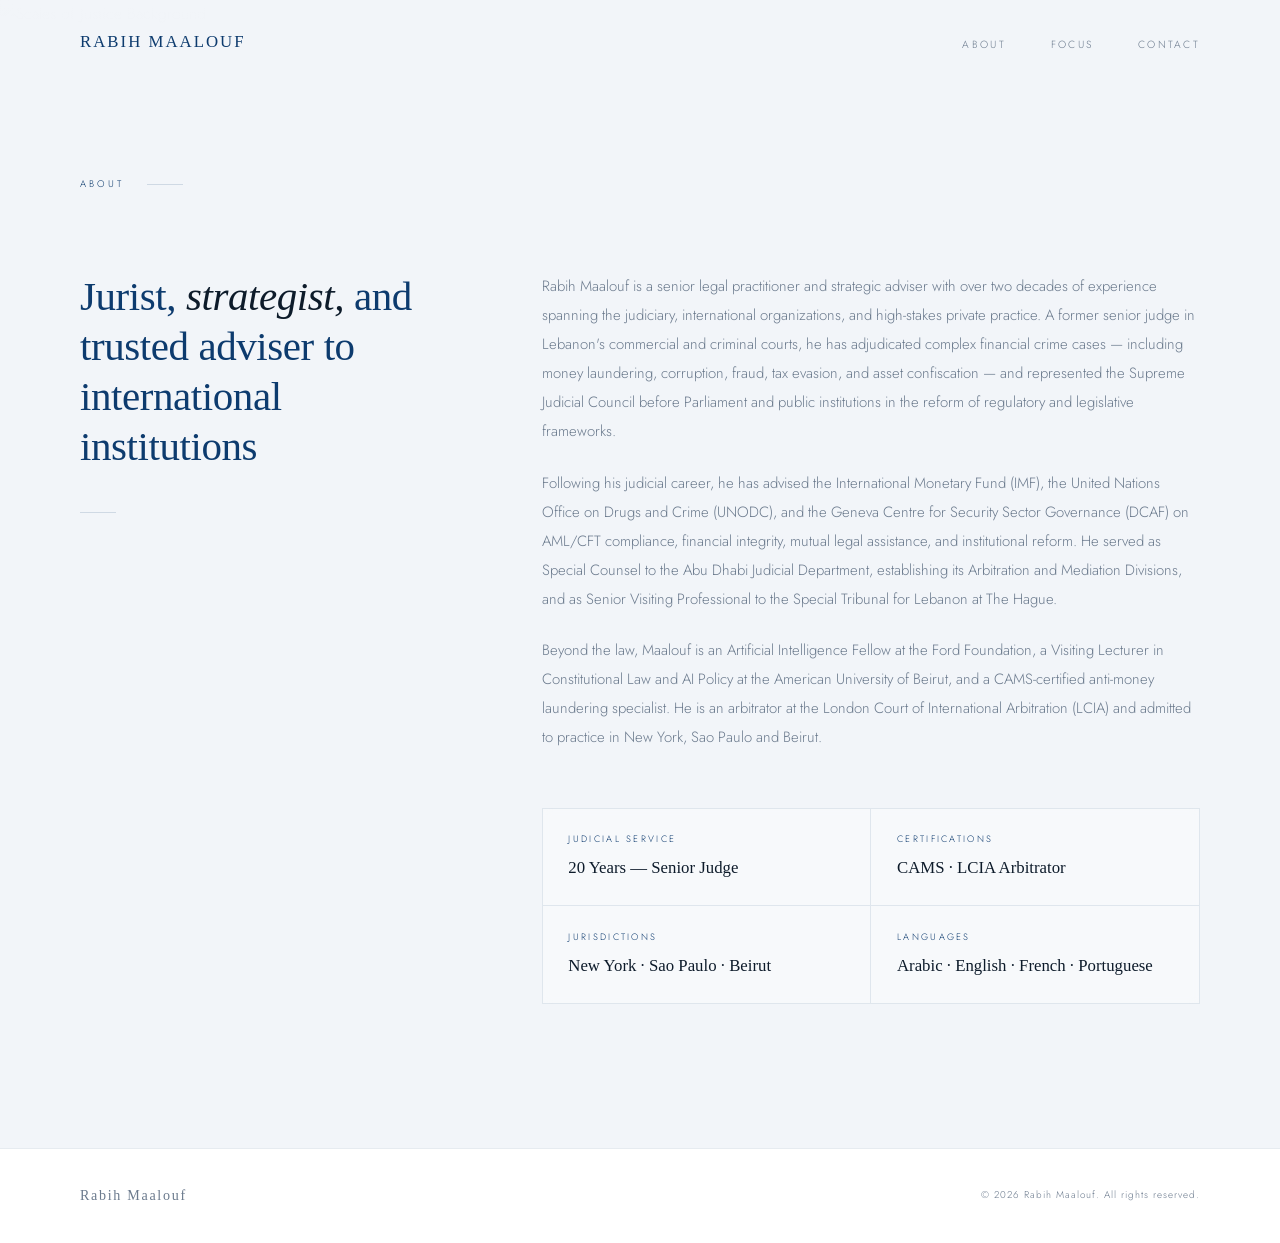
==== commit b94f34e1: "Update about.html" ====
--- a/about.html
+++ b/about.html
@@ -55,7 +55,7 @@
           </div>
           <div class="cred reveal delay-3">
             <p class="cred-label">Jurisdictions</p>
-            <p class="cred-value">Lebanon · New York · Brazil</p>
+            <p class="cred-value">New York · Sao Paulo · Beirut</p>
           </div>
           <div class="cred reveal delay-4">
             <p class="cred-label">Languages</p>
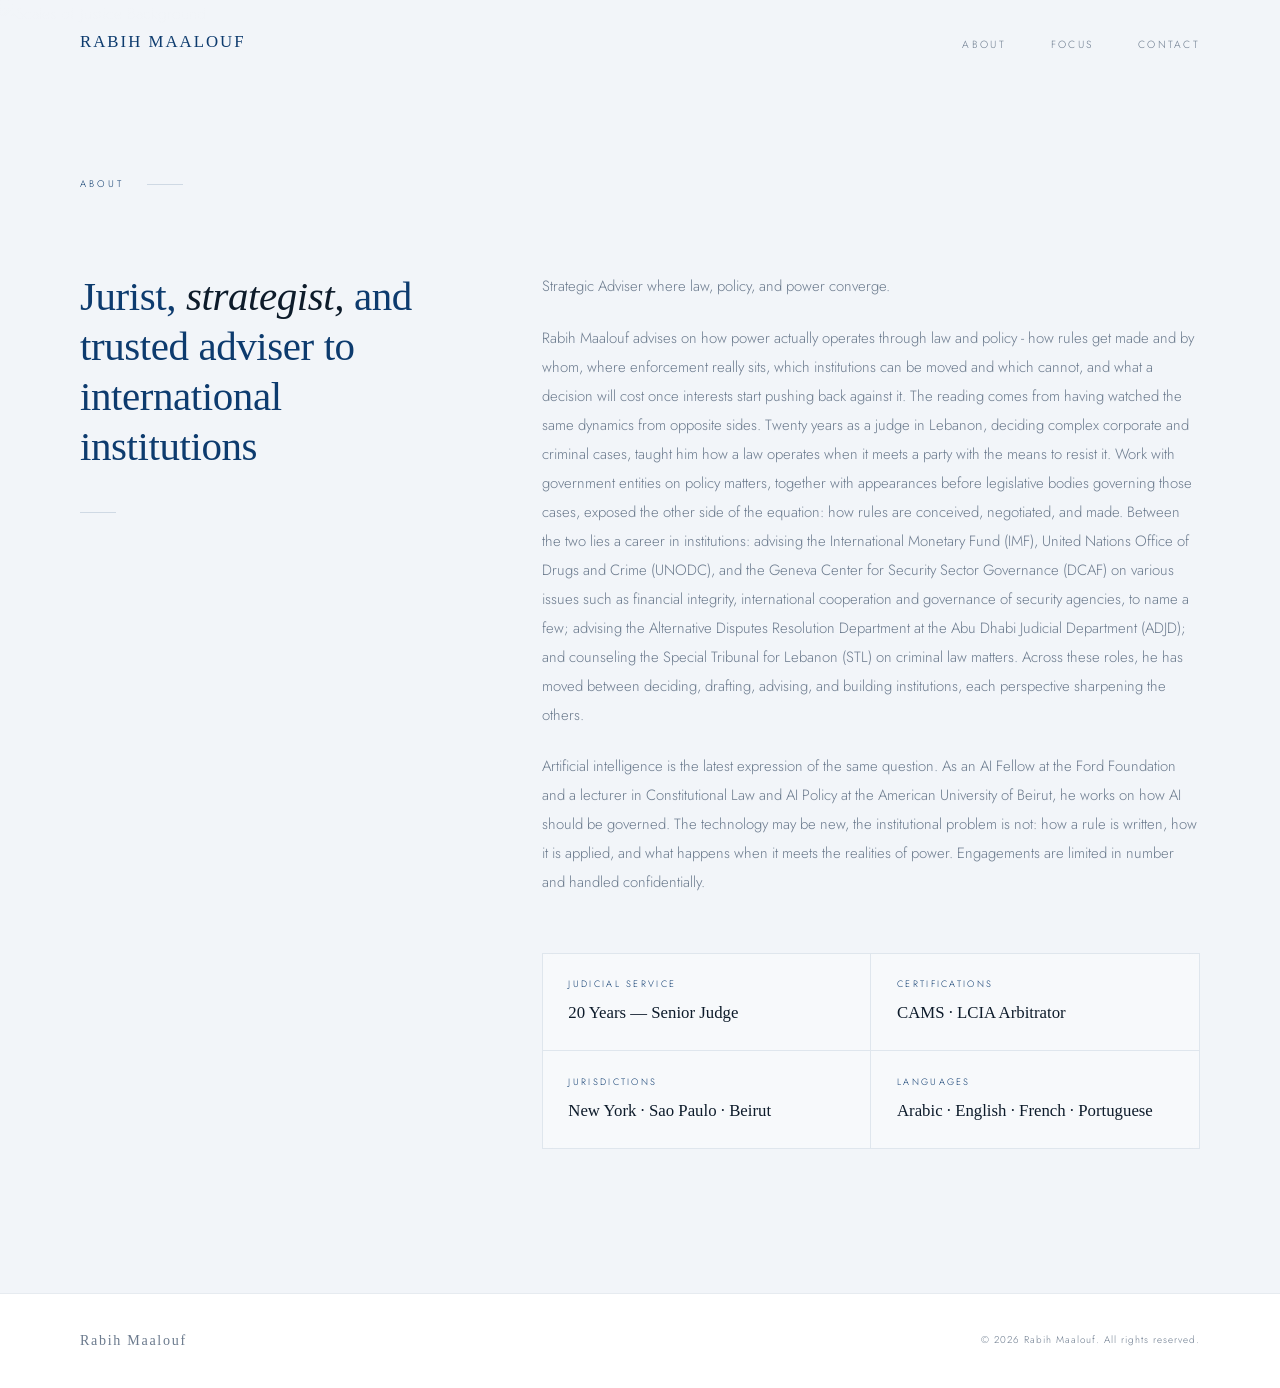
==== commit c28d3dde: "Update about.html" ====
--- a/about.html
+++ b/about.html
@@ -40,9 +40,12 @@
       </div>
       <div>
         <div class="about-body">
-          <p class="reveal delay-1">Rabih Maalouf is a senior legal practitioner and strategic adviser with over two decades of experience spanning the judiciary, international organizations, and high-stakes private practice. A former senior judge in Lebanon's commercial and criminal courts, he has adjudicated complex financial crime cases — including money laundering, corruption, fraud, tax evasion, and asset confiscation — and represented the Supreme Judicial Council before Parliament and public institutions in the reform of regulatory and legislative frameworks.</p>
-          <p class="reveal delay-2">Following his judicial career, he has advised the International Monetary Fund (IMF), the United Nations Office on Drugs and Crime (UNODC), and the Geneva Centre for Security Sector Governance (DCAF) on AML/CFT compliance, financial integrity, mutual legal assistance, and institutional reform. He served as Special Counsel to the Abu Dhabi Judicial Department, establishing its Arbitration and Mediation Divisions, and as Senior Visiting Professional to the Special Tribunal for Lebanon at The Hague.</p>
-          <p class="reveal delay-3">Beyond the law, Maalouf is an Artificial Intelligence Fellow at the Ford Foundation, a Visiting Lecturer in Constitutional Law and AI Policy at the American University of Beirut, and a CAMS-certified anti-money laundering specialist. He is an arbitrator at the London Court of International Arbitration (LCIA) and admitted to practice in New York, Sao Paulo and Beirut.</p>
+          <p class="reveal delay-1">Strategic Adviser where law, policy, and power converge.</p>
+          <p class="reveal delay-2">Rabih Maalouf advises on how power actually operates through law and policy - how rules get made and by whom, where enforcement really sits, which institutions can be moved and which cannot, and what a decision will cost once interests start pushing back against it.
+The reading comes from having watched the same dynamics from opposite sides. Twenty years as a judge in Lebanon, deciding complex corporate and criminal cases, taught him how a law operates when it meets a party with the means to resist it. Work with government entities on policy matters, together with appearances before legislative bodies governing those cases, exposed the other side of the equation: how rules are conceived, negotiated, and made.
+Between the two lies a career in institutions: advising the International Monetary Fund (IMF), United Nations Office of Drugs and Crime (UNODC), and the Geneva Center for Security Sector Governance (DCAF) on various issues such as financial integrity, international cooperation and governance of security agencies, to name a few; advising the Alternative Disputes Resolution Department at the Abu Dhabi Judicial Department (ADJD); and counseling the Special Tribunal for Lebanon (STL) on criminal law matters. Across these roles, he has moved between deciding, drafting, advising, and building institutions, each perspective sharpening the others.</p>
+          <p class="reveal delay-3">Artificial intelligence is the latest expression of the same question. As an AI Fellow at the Ford Foundation and a lecturer in Constitutional Law and AI Policy at the American University of Beirut, he works on how AI should be governed. The technology may be new, the institutional problem is not: how a rule is written, how it is applied, and what happens when it meets the realities of power.
+Engagements are limited in number and handled confidentially.</p>
         </div>
         <div class="about-creds">
           <div class="cred reveal delay-1">
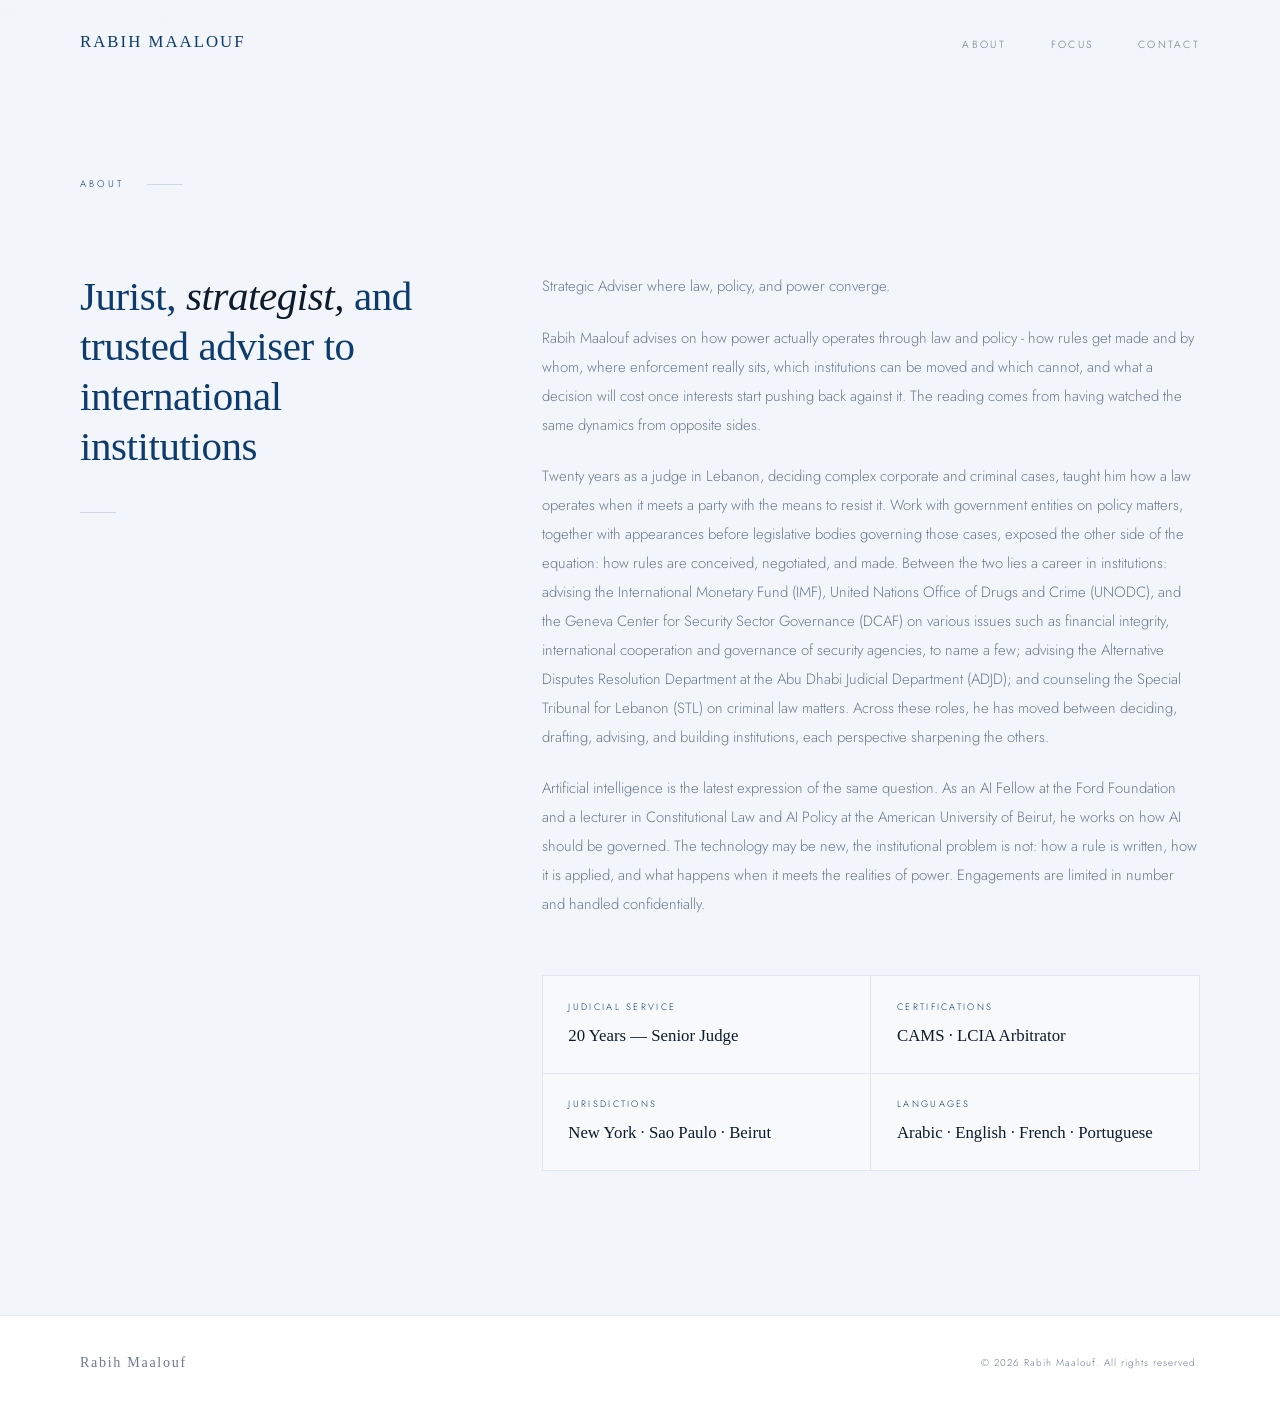
==== commit 16f42bc5: "Update about.html" ====
--- a/about.html
+++ b/about.html
@@ -42,9 +42,10 @@
         <div class="about-body">
           <p class="reveal delay-1">Strategic Adviser where law, policy, and power converge.</p>
           <p class="reveal delay-2">Rabih Maalouf advises on how power actually operates through law and policy - how rules get made and by whom, where enforcement really sits, which institutions can be moved and which cannot, and what a decision will cost once interests start pushing back against it.
-The reading comes from having watched the same dynamics from opposite sides. Twenty years as a judge in Lebanon, deciding complex corporate and criminal cases, taught him how a law operates when it meets a party with the means to resist it. Work with government entities on policy matters, together with appearances before legislative bodies governing those cases, exposed the other side of the equation: how rules are conceived, negotiated, and made.
+The reading comes from having watched the same dynamics from opposite sides. </p>
+          <p class="reveal delay-3">Twenty years as a judge in Lebanon, deciding complex corporate and criminal cases, taught him how a law operates when it meets a party with the means to resist it. Work with government entities on policy matters, together with appearances before legislative bodies governing those cases, exposed the other side of the equation: how rules are conceived, negotiated, and made.
 Between the two lies a career in institutions: advising the International Monetary Fund (IMF), United Nations Office of Drugs and Crime (UNODC), and the Geneva Center for Security Sector Governance (DCAF) on various issues such as financial integrity, international cooperation and governance of security agencies, to name a few; advising the Alternative Disputes Resolution Department at the Abu Dhabi Judicial Department (ADJD); and counseling the Special Tribunal for Lebanon (STL) on criminal law matters. Across these roles, he has moved between deciding, drafting, advising, and building institutions, each perspective sharpening the others.</p>
-          <p class="reveal delay-3">Artificial intelligence is the latest expression of the same question. As an AI Fellow at the Ford Foundation and a lecturer in Constitutional Law and AI Policy at the American University of Beirut, he works on how AI should be governed. The technology may be new, the institutional problem is not: how a rule is written, how it is applied, and what happens when it meets the realities of power.
+          <p class="reveal delay-4">Artificial intelligence is the latest expression of the same question. As an AI Fellow at the Ford Foundation and a lecturer in Constitutional Law and AI Policy at the American University of Beirut, he works on how AI should be governed. The technology may be new, the institutional problem is not: how a rule is written, how it is applied, and what happens when it meets the realities of power.
 Engagements are limited in number and handled confidentially.</p>
         </div>
         <div class="about-creds">
